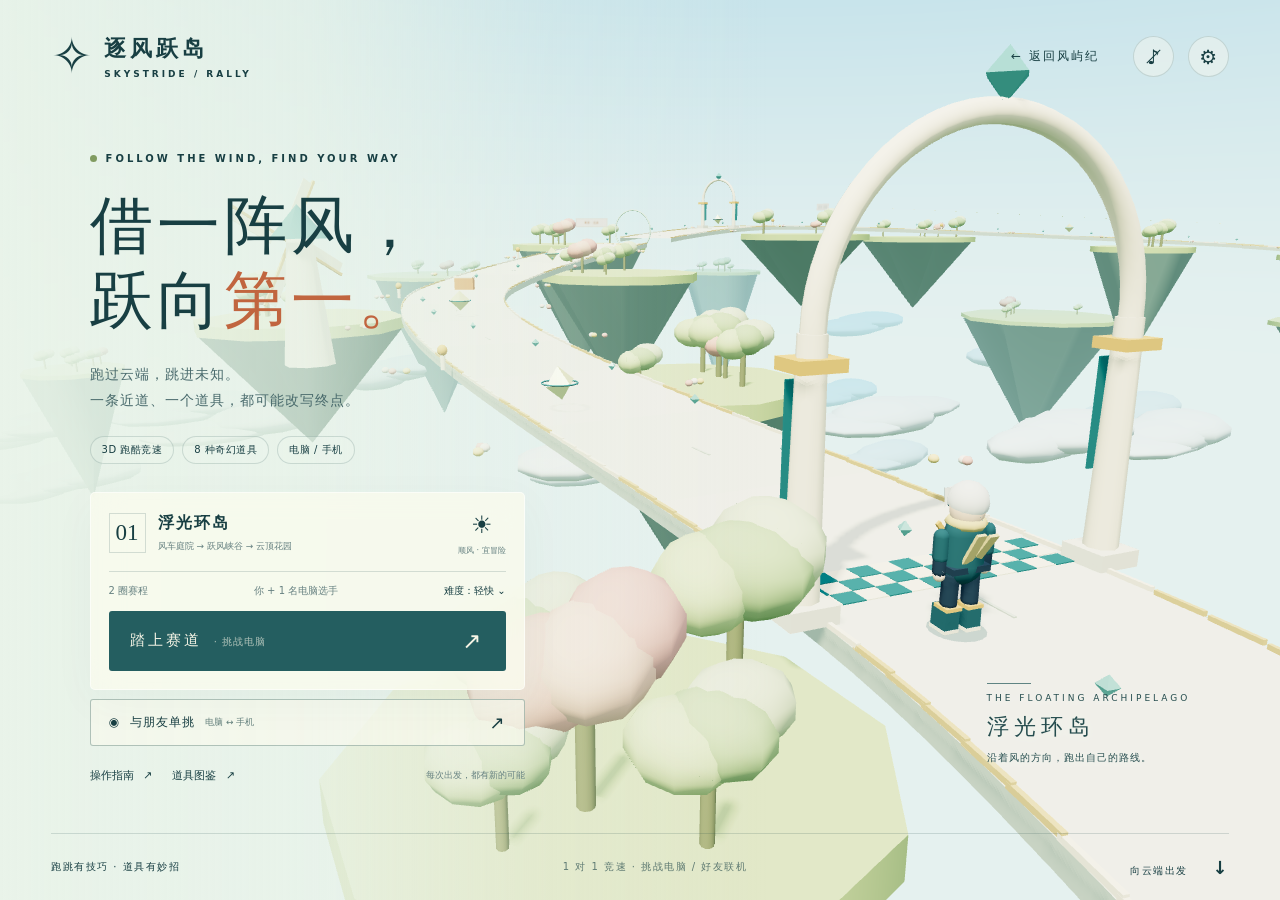
==== docs/race/index.html @ 8b6d0735 "Add files via upload" ====
<!doctype html>
<html lang="zh-CN">
<head>
  <meta charset="utf-8"><meta name="viewport" content="width=device-width,initial-scale=1,viewport-fit=cover">
  <meta name="theme-color" content="#c7e9ee"><title>逐风跃岛 · SKYSTRIDE</title>
  <meta name="description" content="跳过云海，借风争先。在浮空群岛上冲刺跑酷，用八种奇幻道具争夺冠军。支持键鼠和手机操作。">
  <link rel="icon" href="./icon.svg" type="image/svg+xml"><link rel="stylesheet" href="./style.css"><link rel="stylesheet" href="./online.css"><link rel="stylesheet" href="./layout-fixes.css">
</head>
<body>
  <canvas id="world" aria-label="逐风跃岛 3D 竞速赛道"></canvas>
  <div id="boot"><span class="wind-mark">✧</span><b>正在唤醒群岛</b><span id="boot-note">铺开云海与赛道…</span></div>
  <header id="header">
    <a class="brand" href="./" aria-label="逐风跃岛首页"><span class="brand-symbol">✧</span><span><strong>逐风跃岛</strong><small>SKYSTRIDE / RALLY</small></span></a>
    <nav><a class="edition" href="../">← 返回风屿纪</a><button id="sound" class="icon-btn" aria-label="开启声音" title="声音">♪<i></i></button><button id="settings" class="icon-btn" aria-label="设置" title="设置">⚙</button></nav>
  </header>
  <main id="lobby" class="screen">
    <div class="hero-copy"><div class="eyebrow"><span></span> FOLLOW THE WIND, FIND YOUR WAY</div><h1>借一阵风，<br>跃向<span>第一。</span></h1><p class="hero-text">跑过云端，跳进未知。<br>一条近道、一个道具，都可能改写终点。</p><div class="hero-tags"><span>3D 跑酷竞速</span><span>8 种奇幻道具</span><span>电脑 / 手机</span></div>
    <div class="start-card"><div class="course-top"><span class="course-num">01</span><div><b>浮光环岛</b><small>风车庭院 → 跃风峡谷 → 云顶花园</small></div><span class="course-weather">☀<small>顺风 · 宜冒险</small></span></div><div class="course-meta"><span>2 圈赛程</span><span>你 + 1 名电脑选手</span><button id="difficulty">难度：轻快 <span>⌄</span></button></div><button id="start" class="primary"><span>踏上赛道</span><b>↗</b></button></div>
    <div class="online-entry"><button id="online"><span>◉</span> 与朋友单挑 <small>电脑 ↔ 手机</small><b>↗</b></button></div>
    <div class="hero-bottom"><button id="howto">操作指南 <span>↗</span></button><button id="codex">道具图鉴 <span>↗</span></button><span id="best">每次出发，都有新的可能</span></div></div>
    <div class="scene-label"><span class="label-line"></span><small>THE FLOATING ARCHIPELAGO</small><b>浮光环岛</b><span>沿着风的方向，跑出自己的路线。</span></div>
    <div class="lobby-footer"><span>跑跳有技巧 · 道具有妙招</span><span>1 对 1 竞速 · 挑战电脑 / 好友联机</span><span>向云端出发 <b>↓</b></span></div>
  </main>
  <section id="hud" class="screen hidden" aria-label="比赛信息">
    <div class="race-top"><div class="position"><b id="place">1</b><span>/ 2<small>当前名次</small></span></div><div class="race-info"><div><span id="sector">风车庭院</span><span id="lap">第 1 / 2 圈</span></div><strong id="timer">00:00.00</strong><div class="progress"><i id="progress"></i></div></div><button id="pause" class="glass icon-btn" aria-label="暂停">Ⅱ</button></div>
    <div class="race-side"><canvas id="minimap" width="184" height="184" aria-label="赛道小地图"></canvas><div id="standings"></div></div>
    <div id="notice" role="status"></div><div id="countdown" aria-live="assertive"></div><div id="route-hint"></div>
    <div class="race-bottom"><div class="speed-box"><strong id="speed">0</strong><span>km/h<small id="move-hint">W / ↑ 前进</small></span></div><div class="dash-meter"><span><b>风能</b><small id="dash-state">SHIFT 冲刺</small></span><div><i id="energy"></i></div></div><div class="item-slots"><button class="item-slot" id="slot0" aria-label="使用第一个道具"><kbd>Q</kbd><span class="item-emoji">＋</span><b>等待拾取</b></button><button class="item-slot" id="slot1" aria-label="使用第二个道具"><kbd>E</kbd><span class="item-emoji">＋</span><b>等待拾取</b></button></div></div>
    <div id="touch-controls"><div id="joystick" aria-label="移动摇杆"><span id="stick"></span><small>移动</small></div><div class="touch-actions"><button id="touch-dash" aria-label="冲刺">↗<small>冲刺</small></button><button id="touch-jump" aria-label="跳跃">↑<small>跳跃 ×2</small></button></div></div>
    <div id="key-hints">WASD 移动 <i>·</i> 空格 二段跳 <i>·</i> Shift 空中冲刺 <i>·</i> Q / E 使用道具 <i>·</i> Esc 暂停</div>
  </section>
  <section id="results" class="screen hidden"><div class="result-card"><div class="eyebrow">THE WIND REMEMBERS YOUR NAME</div><div class="medal">✦</div><h2 id="result-title">冲过终点！</h2><p id="result-sub">每一次起跳，都让你离风更近。</p><div class="result-stats"><div><small>最终名次</small><b id="final-place">1 / 2</b></div><div><small>完赛用时</small><b id="final-time">01:30</b></div><div><small>收集风晶</small><b id="final-crystals">0</b></div></div><div id="result-ranking"></div><button id="again" class="primary">再追一次风 <b>↗</b></button><button id="back" class="text-btn">返回群岛</button></div></section>
  <div id="modal" class="hidden" role="dialog" aria-modal="true" aria-labelledby="modal-title"><div class="modal-card"><button id="close-modal" class="close" aria-label="关闭">×</button><div class="eyebrow">SKYSTRIDE / FIELD NOTES</div><h2 id="modal-title"></h2><div id="modal-body"></div></div></div>
  <script src="./online-config.js"></script><script type="module" src="./game.js"></script>
</body></html>
---- docs/race/style.css ----
:root{--ink:#183f43;--teal:#245e60;--lime:#d3df93;--cream:#f6f5e9;--muted:#668181;--line:rgba(28,70,72,.16)}*{box-sizing:border-box}body{margin:0;background:#c7e9ee;color:var(--ink);font-family:"Microsoft YaHei","PingFang SC",system-ui,sans-serif;overflow:hidden}button,a{-webkit-tap-highlight-color:transparent}button{font:inherit;cursor:pointer;color:inherit;border:0}button:focus-visible,a:focus-visible{outline:3px solid #eab64d;outline-offset:4px}button:disabled{cursor:default}a{color:inherit;text-decoration:none}#world{display:block;position:fixed;inset:0;width:100%;height:100%;touch-action:none}.screen{position:fixed;inset:0}.hidden{display:none!important}#header{position:fixed;inset:0 0 auto;padding:32px 4%;display:flex;align-items:center;justify-content:space-between;z-index:5;pointer-events:none}#header>*{pointer-events:auto}.brand{display:flex;gap:12px;align-items:center}.brand-symbol{font-size:49px;font-weight:200;line-height:1}.brand strong{display:block;font-size:22px;letter-spacing:4px}.brand small{display:block;letter-spacing:3px;font-size:9px;font-weight:700;margin-top:5px}nav{display:flex;gap:14px;align-items:center}.edition{font-size:12px;letter-spacing:2px;margin-right:20px}.icon-btn{width:41px;height:41px;border:1px solid var(--line);border-radius:50%;background:#f7f9ee70;display:grid;place-items:center;font-size:20px;position:relative}.icon-btn:hover{background:#f7f9ee}.icon-btn i{position:absolute;width:19px;height:1px;background:var(--ink);transform:rotate(-45deg)}.hero-copy{position:absolute;top:23%;left:7%;width:435px;z-index:2}.eyebrow{font-size:10px;letter-spacing:3px;font-weight:650;display:flex;align-items:center;gap:9px}.eyebrow>span{width:7px;height:7px;background:#809b60;border-radius:50%}h1{font-size:clamp(48px,4.9vw,78px);line-height:1.2;font-weight:550;letter-spacing:4px;margin:24px 0 22px}h1>span{color:#c1653f}p{line-height:1.9}.hero-text{font-size:14px;letter-spacing:1px;color:#496a6c;margin:0 0 22px}.hero-tags{display:flex;gap:8px;margin-bottom:28px}.hero-tags>span{font-size:10px;letter-spacing:.5px;padding:6px 11px;border:1px solid var(--line);border-radius:20px;background:#edf5eb50}.start-card{padding:18px;background:#fafbedc9;border:1px solid #ffffff90;border-radius:5px;box-shadow:0 12px 45px #375f5f0a;backdrop-filter:blur(15px)}.course-top{display:flex;gap:12px;align-items:center}.course-num{border:1px solid var(--line);padding:6px;font-size:23px;font-family:Georgia,serif}.course-top b{font-size:16px;letter-spacing:2px}.course-top small{display:block;color:var(--muted);font-size:9px;margin-top:6px}.course-weather{margin-left:auto;font-size:24px;text-align:center}.course-weather small{font-size:8px;white-space:nowrap}.course-meta{border-top:1px solid var(--line);display:flex;justify-content:space-between;gap:5px;align-items:center;margin:15px 0 13px;padding-top:12px;font-size:10px;color:var(--muted)}#difficulty{background:transparent;padding:0;font-size:10px;color:var(--ink)}.primary{display:flex;align-items:center;justify-content:space-between;background:var(--teal);color:#f6f5e6;width:100%;padding:17px 21px;border-radius:3px;letter-spacing:3px;font-size:15px;transition:background .2s,transform .2s}.primary:hover{background:#174a4d;transform:translateY(-2px)}.primary>b{font-size:23px;font-weight:400}.hero-bottom{display:flex;align-items:center;gap:20px;padding-top:17px;font-size:11px}.hero-bottom button,.text-btn{background:transparent;padding:5px 0;font-size:11px}.hero-bottom button>span{margin-left:6px}.hero-bottom>span{font-size:9px;color:var(--muted);margin-left:auto;max-width:170px}.scene-label{position:absolute;right:7%;bottom:15%;display:flex;flex-direction:column;gap:9px;color:#254c4e;text-shadow:0 1px 10px #effaf0}.scene-label small{font-size:9px;letter-spacing:3px}.scene-label b{font-size:22px;letter-spacing:5px;font-weight:500}.scene-label>span:last-child{font-size:10px;letter-spacing:1px}.label-line{height:1px;width:44px;background:#5f8483}.lobby-footer{position:absolute;bottom:0;left:4%;right:4%;height:67px;border-top:1px solid var(--line);display:flex;justify-content:space-between;align-items:center;font-size:10px;letter-spacing:1.5px}.lobby-footer>span:nth-child(2){opacity:.65}.lobby-footer b{margin-left:20px;font-size:18px}#lobby{background:linear-gradient(90deg,#e9f3e8e8 0%,#e9f3e8bb 24%,#e9f3e830 43%,transparent 60%)}#boot{position:fixed;inset:0;background:#e4f1e9;z-index:100;display:flex;align-items:center;justify-content:center;flex-direction:column;gap:20px;font-size:14px}#boot span:last-child{font-size:11px;color:var(--muted)}.wind-mark{font-size:65px;animation:spin 5s linear infinite}@keyframes spin{to{transform:rotate(360deg)}}
#hud{pointer-events:none}#hud button{pointer-events:auto}body.racing #header{padding-top:20px}body.racing #header nav .edition{display:none}body.racing #header nav{margin-right:55px}.race-top{position:absolute;left:4%;right:4%;top:100px;display:flex;align-items:center;gap:26px}.position{display:flex;gap:8px;align-items:center;min-width:98px}.position>b{font:italic 76px/.9 Georgia,serif;color:#183f43;text-shadow:0 2px 10px #f9ffe7}.position>span{font:19px Georgia,serif;opacity:.85}.position small{font:10px system-ui;display:block;margin-top:5px;white-space:nowrap}.race-info{min-width:200px;width:260px;background:#f7faee90;padding:12px 16px;border-radius:4px;backdrop-filter:blur(10px)}.race-info>div:first-child{display:flex;justify-content:space-between;font-size:10px;letter-spacing:1px}.race-info>strong{display:block;font-weight:500;font-size:25px;letter-spacing:3px;margin:7px 0;font-variant-numeric:tabular-nums}.progress{height:3px;background:#ccd8c7}.progress>i{display:block;height:100%;width:0;background:#c18b4c}#pause{position:absolute;right:0;top:-68px}.race-side{position:absolute;right:4%;top:105px;width:155px}#minimap{width:145px;height:145px;background:#edf5eb9e;border:1px solid #ffffff60;border-radius:50%;backdrop-filter:blur(8px)}#standings{padding:10px;background:#f4f8edb5;border-radius:5px;margin-top:12px;font-size:10px}#standings>div{display:flex;align-items:center;gap:7px;padding:6px 3px;border-bottom:1px solid #aac2b82b}#standings>div:last-child{border:0}#standings i{width:6px;height:6px;border-radius:50%}#standings b{font-weight:500}#standings span:last-child{margin-left:auto;color:#738a83}.race-bottom{position:absolute;bottom:60px;left:4%;right:4%;display:flex;align-items:flex-end;gap:24px}.speed-box{display:flex;gap:8px;align-items:center}.speed-box>strong{font:italic 56px/.9 Georgia,serif;text-shadow:0 0 14px #f7ffef}.speed-box>span{font-size:10px}.speed-box small{display:block;font-size:9px;margin-top:7px}.dash-meter{width:170px;padding-bottom:5px}.dash-meter>span{display:flex;align-items:center;justify-content:space-between;margin-bottom:8px;font-size:10px}.dash-meter b{font-weight:500}.dash-meter small{font-size:8px}.dash-meter>div{height:5px;background:#123f3d25;border-radius:3px;overflow:hidden}.dash-meter i{display:block;height:100%;background:#c48d4c;width:100%}.item-slots{display:flex;gap:10px;margin-left:auto}.item-slot{width:82px;height:90px;background:#f5f6e5d9;backdrop-filter:blur(10px);border:1px solid #ffffffa0;border-radius:7px;position:relative;display:flex;align-items:center;justify-content:center;flex-direction:column;gap:5px;box-shadow:0 4px 20px #35645d10}.item-slot kbd{position:absolute;left:6px;top:5px;font:9px system-ui;border:1px solid #bacdc0;padding:1px 4px;border-radius:3px}.item-emoji{font-size:29px;line-height:1.2;color:#62938f}.item-slot>b{font-size:9px;font-weight:500;white-space:nowrap}.item-slot.filled{border-color:#d6c47e;background:#fff9dcdf}.item-slot.filled .item-emoji{color:#2f716d}#key-hints{position:absolute;bottom:19px;left:4%;right:4%;text-align:center;font-size:10px;letter-spacing:1px;color:#335c5c;opacity:.85}#key-hints i{font-style:normal;margin:0 12px}#notice{position:absolute;left:50%;top:22%;transform:translateX(-50%);padding:12px 24px;background:#204e4de3;color:#f6f5e8;border:1px solid #ffffff3b;border-radius:40px;font-size:13px;letter-spacing:1px;opacity:0;transition:opacity .2s;white-space:nowrap}#notice.show{opacity:1}#countdown{position:absolute;left:50%;top:40%;transform:translate(-50%,-50%);font:italic 100px Georgia,serif;color:#fff9df;text-shadow:0 5px 30px #245d5990;white-space:nowrap}#route-hint{position:absolute;bottom:26%;left:50%;transform:translateX(-50%);font-size:11px;letter-spacing:2px;color:#fff8dc;background:#2b6659bf;padding:8px 14px;border-radius:4px;display:none}#touch-controls{display:none}#modal{position:fixed;inset:0;background:#163f4359;z-index:20;display:grid;place-items:center;backdrop-filter:blur(10px);padding:22px}.modal-card{background:#f6f7ed;max-width:670px;width:100%;padding:35px;border-radius:8px;position:relative;max-height:86dvh;overflow:auto;box-shadow:0 30px 100px #113e3b30}.modal-card h2{font-size:27px;letter-spacing:3px;font-weight:500;margin:16px 0 22px}.close{position:absolute;top:15px;right:18px;font-size:26px;background:transparent;padding:0 5px}.guide-grid{display:grid;grid-template-columns:1fr 1fr;gap:12px}.guide-grid>div{border:1px solid var(--line);border-radius:5px;padding:14px}.guide-grid b{display:block;font-size:13px;margin-bottom:8px}.guide-grid p,.modal-note{font-size:12px;color:#597474;line-height:1.8;margin:0}.guide-grid kbd{display:inline-block;padding:2px 6px;background:#e4e9dc;border:1px solid #c3cebb;border-radius:3px;font:11px system-ui}.modal-note{margin-top:20px}.codex-grid{display:grid;grid-template-columns:1fr 1fr;gap:10px}.codex-item{display:flex;gap:12px;padding:14px;border:1px solid var(--line);border-radius:5px}.codex-item>span{font-size:25px;width:32px;flex-shrink:0}.codex-item b{font-size:13px}.codex-item small{display:block;font-size:9px;color:#b27943;margin-top:4px}.codex-item p{font-size:11px;color:#597474;line-height:1.7;margin:5px 0 0}.setting-row{display:flex;justify-content:space-between;align-items:center;padding:18px 0;border-bottom:1px solid var(--line);font-size:13px}.setting-row select{font:inherit;color:var(--ink);padding:8px;border:1px solid var(--line);border-radius:4px;background:#fff}.setting-row button{padding:9px 15px;background:#e3ead8;border-radius:4px}.pause-actions{display:flex;flex-direction:column;gap:12px}.pause-actions>button:not(.primary){padding:13px;border:1px solid var(--line);border-radius:3px;background:transparent}.result-card{position:absolute;top:50%;left:50%;transform:translate(-50%,-50%);width:480px;max-height:88dvh;overflow:auto;text-align:center;background:#f5f7e9e8;backdrop-filter:blur(20px);padding:28px 32px;border:1px solid #fff;border-radius:6px;box-shadow:0 30px 80px #1e51573b}.result-card>.eyebrow{justify-content:center;font-size:8px;letter-spacing:2px}.medal{font-size:65px;color:#c79448;margin:10px 0 -8px}.result-card h2{font-size:30px;font-weight:500;letter-spacing:4px;margin:10px 0}.result-card>p{font-size:11px;color:var(--muted);margin:8px 0 20px}.result-stats{display:grid;grid-template-columns:1fr 1fr 1fr;padding:18px 0;border-top:1px solid var(--line);border-bottom:1px solid var(--line)}.result-stats small{display:block;font-size:10px;color:var(--muted);margin-bottom:10px}.result-stats b{font-size:20px;font-weight:500;font-variant-numeric:tabular-nums}#result-ranking{margin:15px 0;font-size:11px;text-align:left}#result-ranking>div{display:flex;gap:12px;padding:7px 12px}#result-ranking>div.player{background:#dae5c8;border-radius:3px}#result-ranking span:last-child{margin-left:auto}.result-card .text-btn{margin-top:12px}.error-note{max-width:460px;text-align:center;padding:20px;line-height:1.9}
@media(min-width:1500px){.hero-copy{top:24%;left:8%;width:465px}.start-card{padding:21px}}@media(max-height:800px) and (min-width:901px){#header{padding-top:22px}.hero-copy{top:20%;width:400px}h1{font-size:57px;margin:16px 0}.hero-text{font-size:12px;margin-bottom:14px}.hero-tags{margin-bottom:16px}.start-card{padding:14px}.course-meta{margin:11px 0}.primary{padding:14px 18px}.lobby-footer{height:50px}.hero-bottom{padding-top:10px}}@media(max-width:900px){.edition{display:none}#header{padding:20px 5%}.brand strong{font-size:18px}.brand small{font-size:7px}.brand-symbol{font-size:37px}.hero-copy{left:6%;top:23%;width:350px}h1{font-size:52px}.hero-tags{margin-bottom:18px}.hero-bottom{gap:14px}.hero-bottom>span{display:none}.scene-label{right:5%;bottom:14%}.lobby-footer>span:nth-child(2){font-size:9px;letter-spacing:0}.race-side{width:120px}#minimap{width:115px;height:115px}.race-top{top:90px;gap:15px}.race-info{width:210px;min-width:170px}.race-side{top:93px}.position>b{font-size:60px}.race-bottom{gap:16px}.dash-meter{width:140px}}
@media(pointer:coarse){#touch-controls{display:block;pointer-events:none}#joystick{position:absolute;bottom:max(35px,env(safe-area-inset-bottom));left:5%;width:112px;height:112px;border-radius:50%;border:1px solid #ffffff99;background:#edf6ed44;pointer-events:auto;touch-action:none;box-shadow:inset 0 0 30px #c0dad42b}#stick{display:block;position:absolute;width:43px;height:43px;left:34px;top:34px;border-radius:50%;background:#e9f2d7ba;border:1px solid #ffffffbf;box-shadow:0 4px 15px #2a626333}#joystick>small{position:absolute;bottom:9px;left:0;width:100%;text-align:center;font-size:8px;opacity:.65}.touch-actions{position:absolute;right:5%;bottom:max(32px,env(safe-area-inset-bottom));display:flex;gap:14px;align-items:flex-end}.touch-actions button{background:#ecf2dfb8;border:1px solid #ffffffe0;border-radius:50%;width:61px;height:61px;font-size:23px;display:flex;flex-direction:column;align-items:center;justify-content:center;gap:0;touch-action:none;pointer-events:auto}.touch-actions button:last-child{width:76px;height:76px;font-size:30px}.touch-actions small{font-size:9px}.race-bottom{bottom:175px}.item-slot{width:65px;height:70px}.item-slot kbd{display:none}.item-emoji{font-size:24px}#key-hints{display:none}.speed-box>strong{font-size:39px}.speed-box small{display:none}.race-bottom .dash-meter{width:110px}.race-bottom .dash-meter small{font-size:7px}#route-hint{bottom:39%}}
@media(max-width:600px){#header{padding:18px 6%}.brand{gap:7px}.brand strong{font-size:18px}.brand small{font-size:6px}.icon-btn{width:35px;height:35px;font-size:17px}nav{gap:8px}#lobby{background:linear-gradient(0deg,#e8f2e6f5 0%,#e8f2e6e8 43%,#e8f2e64a 75%,transparent)}.hero-copy{left:7%;right:7%;width:auto;top:auto;bottom:67px}.eyebrow{font-size:7px;letter-spacing:2px}h1{font-size:42px;line-height:1.2;margin:15px 0;letter-spacing:2px}h1>br{display:none}.hero-text{font-size:11px;line-height:1.8;margin-bottom:13px}.hero-text br{display:none}.hero-tags{gap:6px;margin-bottom:15px}.hero-tags>span{font-size:8px;padding:5px 8px}.start-card{padding:14px}.course-top b{font-size:14px}.course-top small{font-size:8px}.course-weather{font-size:21px}.course-weather small{font-size:7px}.course-meta{font-size:9px}.primary{font-size:13px;padding:13px 16px}.hero-bottom{padding-top:9px;gap:25px}.hero-bottom button{font-size:10px}.scene-label{display:none}.lobby-footer{left:7%;right:7%;height:42px;font-size:8px;letter-spacing:0}.lobby-footer>span:last-child{display:none}.lobby-footer>span:nth-child(2){font-size:8px}.race-top{top:87px;left:6%;right:6%;gap:12px}.position{min-width:70px}.position>b{font-size:50px}.position>span{font-size:15px}.position small{font-size:8px}.race-info{width:165px;min-width:0;padding:10px}.race-info>strong{font-size:20px}.race-info>div:first-child{font-size:8px;letter-spacing:0}body.racing #header{padding-top:17px}body.racing #header nav{margin-right:38px}#pause{top:-65px;right:0}.race-side{top:186px;right:5%;width:90px}#minimap{width:90px;height:90px}#standings{display:none}.race-bottom{left:6%;right:6%;gap:12px;bottom:172px}.speed-box>strong{font-size:37px}.dash-meter{width:80px!important}.dash-meter>span{font-size:8px}.dash-meter small{display:none}.item-slots{gap:7px}.item-slot{width:59px;height:66px}.item-slot>b{font-size:8px}#notice{top:35%;max-width:94vw;white-space:normal;text-align:center;font-size:11px;padding:10px 17px;line-height:1.8}#countdown{font-size:76px;top:43%}.modal-card{padding:28px 20px}.modal-card h2{font-size:23px}.guide-grid,.codex-grid{grid-template-columns:1fr}.codex-item{padding:11px}.result-card{width:90vw;padding:23px}.result-stats b{font-size:17px}#route-hint{font-size:9px;letter-spacing:0;bottom:41%;max-width:90vw;white-space:nowrap}#joystick{left:6%}.touch-actions{right:6%}}
@media(max-height:520px) and (orientation:landscape){#header{padding:12px 4%}.brand-symbol{font-size:30px}.brand strong{font-size:15px}.brand small{font-size:6px}.hero-copy{top:21%;bottom:auto;left:6%;width:340px}h1{font-size:34px;margin:10px 0}h1>br{display:none}.hero-text{font-size:10px;margin-bottom:8px}.hero-text br{display:none}.hero-tags{display:none}.eyebrow{font-size:7px}.start-card{padding:10px}.course-top small{font-size:8px}.course-num{font-size:17px}.course-top b{font-size:13px}.course-meta{margin:9px 0;padding-top:8px;font-size:8px}.primary{font-size:12px;padding:10px 15px}.hero-bottom{padding-top:5px;font-size:9px}.hero-bottom button{font-size:9px}.lobby-footer{height:28px;font-size:8px}.scene-label{bottom:13%;font-size:8px}.scene-label b{font-size:17px}.race-top{top:66px;gap:12px}.position>b{font-size:43px}.position{min-width:65px}.race-info{padding:7px 12px;width:190px}.race-info>strong{font-size:18px;margin:4px 0}.race-info>div:first-child{font-size:8px}.race-side{top:65px;width:94px}#minimap{width:87px;height:87px}#standings{display:none}body.racing #header{padding-top:11px}#pause{top:-55px}.race-bottom{bottom:21px;left:24%;right:25%;gap:15px}.race-bottom .dash-meter{display:none}.item-slots{gap:7px}.item-slot{width:58px;height:58px}.item-slot>b{font-size:7px}.item-emoji{font-size:22px}.speed-box>strong{font-size:34px}#joystick{width:91px;height:91px;bottom:22px}#stick{left:24px;top:24px}.touch-actions{bottom:22px}.touch-actions button{width:53px;height:53px}.touch-actions button:last-child{width:64px;height:64px}#notice{top:20%;font-size:10px;padding:8px 16px}#countdown{font-size:65px}#route-hint{bottom:25%;font-size:9px}.result-card{max-height:94dvh;padding:16px 28px}.result-card .medal{font-size:36px;margin:2px}.result-card h2{font-size:23px;margin:4px}.result-card>p{margin:5px}.result-stats{padding:9px}.result-stats small{margin-bottom:5px}#result-ranking{margin:5px 0}#result-ranking>div{padding:3px 12px}.result-card .primary{padding:10px}}
---- docs/race/online.css ----
.online-entry{margin-top:9px}.online-entry>button{display:flex;align-items:center;gap:10px;border:1px solid #49706c66;background:#f7f9edbd;border-radius:3px;width:100%;padding:12px 18px;font-size:12px;letter-spacing:1px}.online-entry>button:hover{background:#fffbed}.online-entry small{font-size:9px;letter-spacing:0;color:#64817d}.online-entry b{margin-left:auto;font-size:18px;font-weight:400}.room-form>p{font-size:12px;color:#5a7776;line-height:1.8}.room-form label{display:block;margin:18px 0 8px;font-size:11px}.room-form input{width:100%;padding:13px;background:#fffdf3;border:1px solid #bacaba;border-radius:4px;font:inherit;color:#204c4c;outline-color:#98b891}.room-form>.primary{margin:16px 0;font-size:13px}.join-row{display:flex;gap:10px}.join-row input{text-transform:uppercase;letter-spacing:3px;min-width:0}.join-row button{padding:0 22px;background:#e4ead8;border-radius:3px;white-space:nowrap}.form-divider{font-size:10px;color:#7a8d81;text-align:center;margin:21px 0 12px}.room-error{font-size:11px;line-height:1.8;color:#ad6449;margin-top:14px}.room-code{width:100%;padding:25px 10px;background:#e9edda;border:1px solid #c4cfac;border-radius:4px;letter-spacing:7px;font:30px Georgia,serif;margin:16px 0 6px}.copy-note{text-align:center;font-size:9px;color:#7b907e}.room-players{display:grid;grid-template-columns:1fr 1fr;gap:12px;margin:22px 0}.room-players>div{border:1px solid #cbd6c2;border-radius:4px;padding:14px;font-size:12px;overflow-wrap:anywhere}.room-players small{display:block;margin-top:8px;font-size:10px;color:#768c80}.network-note{font-size:10px;color:#6b8880;line-height:1.9;margin:13px 0}.room-form .text-btn{display:block;margin:8px auto}.modal-card:has(.room-form){max-width:500px}#network-badge{position:absolute;right:4%;top:80px;font-size:9px;color:#305f5b;background:#f0f6e4b0;padding:4px 8px;border-radius:9px;max-width:250px}#start>span:after{content:' · 挑战电脑';font-size:10px;letter-spacing:1px;opacity:.65;margin-left:8px}.hero-copy{top:20%}@media(max-height:800px) and (min-width:901px){.hero-copy{top:18%}h1{font-size:51px;margin:15px 0}.hero-text{margin-bottom:11px}.hero-tags{margin-bottom:13px}.start-card{padding:12px}.online-entry>button{padding:10px 16px}}@media(max-width:600px){.hero-copy{top:auto;bottom:57px}h1{font-size:38px;margin:11px 0}.hero-tags{margin-bottom:10px}.hero-text{margin-bottom:10px}.start-card{padding:12px}.course-meta{margin:11px 0;padding-top:10px}.online-entry>button{padding:10px 14px}.hero-bottom{padding-top:5px}.hero-bottom button{padding-top:3px}.room-code{font-size:25px;letter-spacing:5px}#network-badge{top:167px;right:5%;font-size:8px;max-width:170px}}@media(max-height:520px) and (orientation:landscape){.hero-copy{top:20%;bottom:auto;width:340px}h1{font-size:31px;margin:8px 0}.hero-text{margin-bottom:7px}.course-top .course-weather{display:none}.course-top small{font-size:7px}.course-meta{margin:6px 0;padding-top:6px}.start-card{padding:9px}.online-entry{margin-top:6px}.online-entry>button{padding:7px 13px;font-size:10px}.hero-bottom{padding-top:2px}.hero-bottom button{font-size:9px;padding:3px 0}.lobby-footer{height:25px}#network-badge{top:52px;font-size:8px}.modal-card{max-height:92dvh}}
---- docs/race/layout-fixes.css ----
@media(min-width:901px) and (min-height:801px){.hero-copy{top:17%}}
@media(max-width:600px) and (orientation:portrait){h1>br{display:block}h1>span{white-space:nowrap}}
@media(max-width:600px) and (max-height:740px) and (orientation:portrait){h1{font-size:31px}.hero-text{font-size:10px}.hero-tags{display:none}.hero-copy{bottom:55px}.course-top small{font-size:7px}}
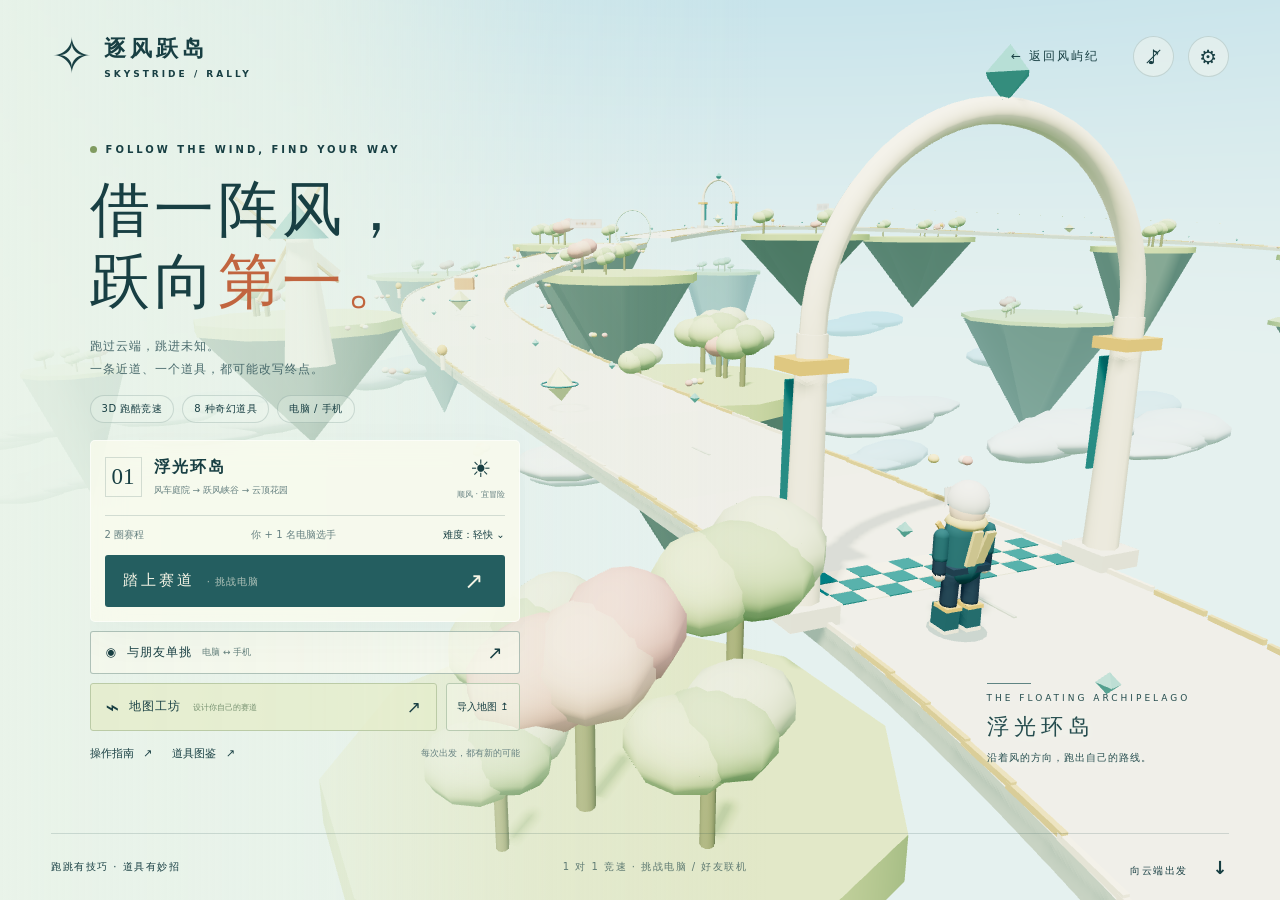
==== commit da0dbc9f: "Add files via upload" ====
--- a/docs/race/index.html
+++ b/docs/race/index.html
@@ -4,21 +4,23 @@
   <meta charset="utf-8"><meta name="viewport" content="width=device-width,initial-scale=1,viewport-fit=cover">
   <meta name="theme-color" content="#c7e9ee"><title>逐风跃岛 · SKYSTRIDE</title>
   <meta name="description" content="跳过云海，借风争先。在浮空群岛上冲刺跑酷，用八种奇幻道具争夺冠军。支持键鼠和手机操作。">
-  <link rel="icon" href="./icon.svg" type="image/svg+xml"><link rel="stylesheet" href="./style.css"><link rel="stylesheet" href="./online.css"><link rel="stylesheet" href="./layout-fixes.css">
+  <link rel="icon" href="./icon.svg" type="image/svg+xml"><link rel="stylesheet" href="./style.css"><link rel="stylesheet" href="./online.css"><link rel="stylesheet" href="./layout-fixes.css"><link rel="stylesheet" href="./workshop-game.css?v=workshop-v1">
 </head>
 <body>
   <canvas id="world" aria-label="逐风跃岛 3D 竞速赛道"></canvas>
   <div id="boot"><span class="wind-mark">✧</span><b>正在唤醒群岛</b><span id="boot-note">铺开云海与赛道…</span></div>
   <header id="header">
     <a class="brand" href="./" aria-label="逐风跃岛首页"><span class="brand-symbol">✧</span><span><strong>逐风跃岛</strong><small>SKYSTRIDE / RALLY</small></span></a>
-    <nav><a class="edition" href="../">← 返回风屿纪</a><button id="sound" class="icon-btn" aria-label="开启声音" title="声音">♪<i></i></button><button id="settings" class="icon-btn" aria-label="设置" title="设置">⚙</button></nav>
+    <nav><a id="return-editor" class="return-editor hidden" href="./workshop.html">← 返回工坊</a><a class="edition" href="../">← 返回风屿纪</a><button id="sound" class="icon-btn" aria-label="开启声音" title="声音">♪<i></i></button><button id="settings" class="icon-btn" aria-label="设置" title="设置">⚙</button></nav>
   </header>
   <main id="lobby" class="screen">
     <div class="hero-copy"><div class="eyebrow"><span></span> FOLLOW THE WIND, FIND YOUR WAY</div><h1>借一阵风，<br>跃向<span>第一。</span></h1><p class="hero-text">跑过云端，跳进未知。<br>一条近道、一个道具，都可能改写终点。</p><div class="hero-tags"><span>3D 跑酷竞速</span><span>8 种奇幻道具</span><span>电脑 / 手机</span></div>
-    <div class="start-card"><div class="course-top"><span class="course-num">01</span><div><b>浮光环岛</b><small>风车庭院 → 跃风峡谷 → 云顶花园</small></div><span class="course-weather">☀<small>顺风 · 宜冒险</small></span></div><div class="course-meta"><span>2 圈赛程</span><span>你 + 1 名电脑选手</span><button id="difficulty">难度：轻快 <span>⌄</span></button></div><button id="start" class="primary"><span>踏上赛道</span><b>↗</b></button></div>
+    <div class="start-card"><div class="course-top"><span class="course-num">01</span><div><b id="course-name">浮光环岛</b><small id="course-route">风车庭院 → 跃风峡谷 → 云顶花园</small></div><span class="course-weather">☀<small>顺风 · 宜冒险</small></span></div><div class="course-meta"><span id="course-laps">2 圈赛程</span><span>你 + 1 名电脑选手</span><button id="difficulty">难度：轻快 <span>⌄</span></button></div><button id="start" class="primary"><span>踏上赛道</span><b>↗</b></button></div>
     <div class="online-entry"><button id="online"><span>◉</span> 与朋友单挑 <small>电脑 ↔ 手机</small><b>↗</b></button></div>
+    <div class="creator-entry"><a id="workshop-entry" href="./workshop.html"><b>⌁</b><span>地图工坊<small>设计你自己的赛道</small></span><em>↗</em></a><button id="import-course">导入地图 ↥</button></div>
+    <div id="shared-map-note" class="shared-map-note hidden"><span id="shared-map-name"></span><button id="reset-course">恢复原版赛道</button></div>
     <div class="hero-bottom"><button id="howto">操作指南 <span>↗</span></button><button id="codex">道具图鉴 <span>↗</span></button><span id="best">每次出发，都有新的可能</span></div></div>
-    <div class="scene-label"><span class="label-line"></span><small>THE FLOATING ARCHIPELAGO</small><b>浮光环岛</b><span>沿着风的方向，跑出自己的路线。</span></div>
+    <div class="scene-label"><span class="label-line"></span><small>THE FLOATING ARCHIPELAGO</small><b id="scene-name">浮光环岛</b><span>沿着风的方向，跑出自己的路线。</span></div>
     <div class="lobby-footer"><span>跑跳有技巧 · 道具有妙招</span><span>1 对 1 竞速 · 挑战电脑 / 好友联机</span><span>向云端出发 <b>↓</b></span></div>
   </main>
   <section id="hud" class="screen hidden" aria-label="比赛信息">
@@ -29,7 +31,8 @@
     <div id="touch-controls"><div id="joystick" aria-label="移动摇杆"><span id="stick"></span><small>移动</small></div><div class="touch-actions"><button id="touch-dash" aria-label="冲刺">↗<small>冲刺</small></button><button id="touch-jump" aria-label="跳跃">↑<small>跳跃 ×2</small></button></div></div>
     <div id="key-hints">WASD 移动 <i>·</i> 空格 二段跳 <i>·</i> Shift 空中冲刺 <i>·</i> Q / E 使用道具 <i>·</i> Esc 暂停</div>
   </section>
-  <section id="results" class="screen hidden"><div class="result-card"><div class="eyebrow">THE WIND REMEMBERS YOUR NAME</div><div class="medal">✦</div><h2 id="result-title">冲过终点！</h2><p id="result-sub">每一次起跳，都让你离风更近。</p><div class="result-stats"><div><small>最终名次</small><b id="final-place">1 / 2</b></div><div><small>完赛用时</small><b id="final-time">01:30</b></div><div><small>收集风晶</small><b id="final-crystals">0</b></div></div><div id="result-ranking"></div><button id="again" class="primary">再追一次风 <b>↗</b></button><button id="back" class="text-btn">返回群岛</button></div></section>
+  <section id="results" class="screen hidden"><div class="result-card"><div class="eyebrow">THE WIND REMEMBERS YOUR NAME</div><div class="medal">✦</div><h2 id="result-title">冲过终点！</h2><p id="result-sub">每一次起跳，都让你离风更近。</p><div class="result-stats"><div><small>最终名次</small><b id="final-place">1 / 2</b></div><div><small>完赛用时</small><b id="final-time">01:30</b></div><div><small>收集风晶</small><b id="final-crystals">0</b></div></div><div id="result-ranking"></div><button id="again" class="primary">再追一次风 <b>↗</b></button><button id="back" class="text-btn">返回群岛</button><a id="result-editor" class="text-btn hidden result-editor" href="./workshop.html">返回工坊，继续编辑 ↗</a></div></section>
   <div id="modal" class="hidden" role="dialog" aria-modal="true" aria-labelledby="modal-title"><div class="modal-card"><button id="close-modal" class="close" aria-label="关闭">×</button><div class="eyebrow">SKYSTRIDE / FIELD NOTES</div><h2 id="modal-title"></h2><div id="modal-body"></div></div></div>
-  <script src="./online-config.js"></script><script type="module" src="./game.js"></script>
+  <input type="file" id="course-file" accept=".json,.skystride.json,application/json" hidden>
+  <script src="./online-config.js"></script><script type="module" src="./game.js?v=workshop-v1"></script>
 </body></html>
--- a/docs/race/workshop-game.css
+++ b/docs/race/workshop-game.css
@@ -0,0 +1,6 @@
+.creator-entry{display:flex;gap:9px;margin-top:9px}.creator-entry>a{flex:1;display:flex;align-items:center;gap:10px;background:#e5edcddd;border:1px solid #bbcba6;border-radius:3px;padding:10px 15px;min-width:0}.creator-entry>a>b{font-size:23px;font-weight:400}.creator-entry>a>span{font-size:12px;letter-spacing:1px}.creator-entry small{font-size:8px;margin-left:12px;color:#75906f;letter-spacing:0}.creator-entry em{margin-left:auto;font-style:normal;font-size:17px}.creator-entry>button{background:#f1f4e6a8;padding:10px;border:1px solid #b9cbb2;border-radius:3px;font-size:10px;white-space:nowrap}.creator-entry>a:hover{background:#dbe6b9}.shared-map-note{display:flex;align-items:center;gap:12px;margin-top:8px;color:#688669;font-size:9px}.shared-map-note>span{overflow:hidden;text-overflow:ellipsis;white-space:nowrap;max-width:260px}.shared-map-note button{margin-left:auto;background:transparent;white-space:nowrap;font-size:9px;padding:3px 0;border-bottom:1px solid #8ba080}.return-editor{font-size:11px;white-space:nowrap;background:#e6edc9b5;padding:9px 12px;border:1px solid #b8cca7;border-radius:20px}.result-editor{display:block;color:#597c64}.course-top>div{min-width:0;flex:1}.course-top>div>b{display:block;overflow:hidden;text-overflow:ellipsis;white-space:nowrap}.course-top>div>small{white-space:nowrap;overflow:hidden;text-overflow:ellipsis}.race-info>div:first-child>span:first-child{max-width:65%;white-space:nowrap;overflow:hidden;text-overflow:ellipsis}#scene-name{max-width:300px;overflow:hidden;text-overflow:ellipsis;white-space:nowrap}
+@media(min-width:901px){.hero-copy{top:16%;width:435px;max-height:calc(100dvh - 185px);overflow:auto;scrollbar-width:thin;padding-right:5px}.hero-copy h1{font-size:60px;margin:18px 0}.hero-copy .hero-text{font-size:12px;margin-bottom:14px}.hero-copy .hero-tags{margin-bottom:17px}.hero-copy .start-card{padding:14px}.hero-copy .primary{padding:13px 18px}.hero-copy .online-entry>button{padding:10px 15px}.hero-bottom{padding-top:10px}}
+@media(max-height:800px) and (min-width:901px){.hero-copy{top:18%;max-height:calc(100dvh - 155px)}.hero-copy h1{font-size:44px;margin:10px 0}.hero-copy .hero-text{font-size:11px;margin-bottom:10px}.hero-copy .hero-tags{display:none}.hero-copy .start-card{padding:11px}.hero-copy .course-meta{margin:9px 0;padding-top:9px}}
+@media(max-width:900px){.creator-entry small{display:none}.hero-copy{max-height:calc(100dvh - 165px);overflow:auto;scrollbar-width:thin;padding-right:3px}.return-editor{font-size:9px;padding:8px 10px}}
+@media(max-width:600px) and (orientation:portrait){.hero-copy{top:auto;bottom:56px;max-height:calc(100dvh - 165px)}h1{font-size:34px!important;margin:10px 0!important}.hero-text{font-size:10px!important;margin-bottom:10px!important}.hero-tags{margin-bottom:10px}.creator-entry{margin-top:7px}.creator-entry>a{padding:8px 12px}.creator-entry>a>span{font-size:10px}.creator-entry>a>b{font-size:20px}.creator-entry>button{font-size:9px;padding:8px}.shared-map-note{font-size:8px}.shared-map-note button{font-size:8px}.shared-map-note>span{max-width:195px}.hero-bottom{gap:16px;padding-top:5px}.return-editor{font-size:8px;padding:7px 9px}.brand strong{font-size:16px}.brand small{font-size:5px}}
+@media(max-height:520px) and (orientation:landscape){.hero-copy{top:20%;bottom:auto;max-height:calc(100dvh - 100px);width:345px}.hero-copy h1{font-size:28px!important;margin:5px 0!important}.hero-text{display:none}.hero-tags{display:none}.creator-entry{margin-top:6px}.creator-entry>a{padding:6px 12px}.creator-entry>a>b{font-size:18px}.creator-entry>a>span{font-size:9px}.creator-entry>button{font-size:8px;padding:6px}.shared-map-note{font-size:7px;margin-top:3px}.hero-bottom{padding-top:3px}.shared-map-note button{font-size:7px}}
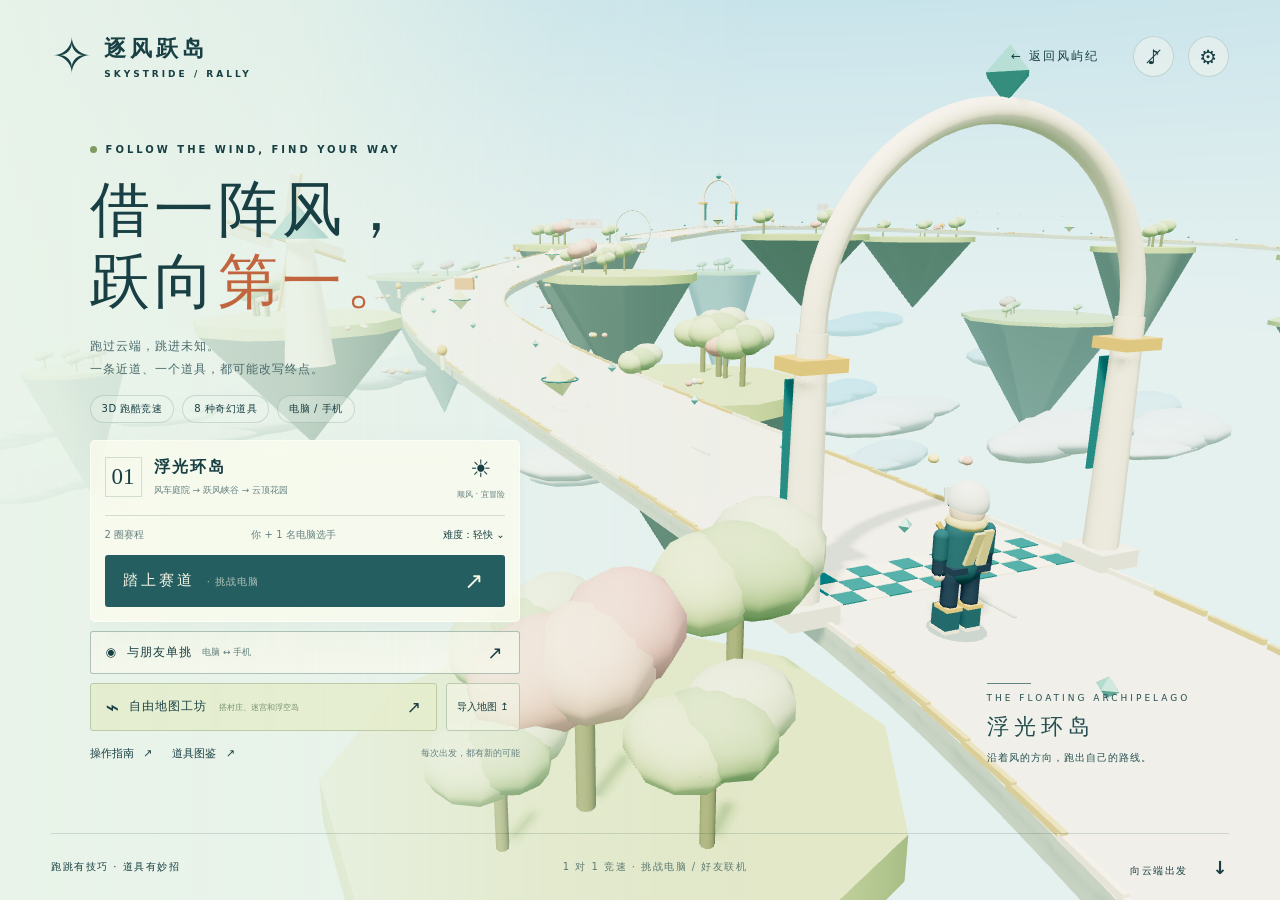
==== commit 86f387b2: "Add files via upload" ====
--- a/docs/race/index.html
+++ b/docs/race/index.html
@@ -1,38 +1,38 @@
-<!doctype html>
-<html lang="zh-CN">
-<head>
-  <meta charset="utf-8"><meta name="viewport" content="width=device-width,initial-scale=1,viewport-fit=cover">
-  <meta name="theme-color" content="#c7e9ee"><title>逐风跃岛 · SKYSTRIDE</title>
-  <meta name="description" content="跳过云海，借风争先。在浮空群岛上冲刺跑酷，用八种奇幻道具争夺冠军。支持键鼠和手机操作。">
-  <link rel="icon" href="./icon.svg" type="image/svg+xml"><link rel="stylesheet" href="./style.css"><link rel="stylesheet" href="./online.css"><link rel="stylesheet" href="./layout-fixes.css"><link rel="stylesheet" href="./workshop-game.css?v=workshop-v1">
-</head>
-<body>
-  <canvas id="world" aria-label="逐风跃岛 3D 竞速赛道"></canvas>
-  <div id="boot"><span class="wind-mark">✧</span><b>正在唤醒群岛</b><span id="boot-note">铺开云海与赛道…</span></div>
-  <header id="header">
-    <a class="brand" href="./" aria-label="逐风跃岛首页"><span class="brand-symbol">✧</span><span><strong>逐风跃岛</strong><small>SKYSTRIDE / RALLY</small></span></a>
-    <nav><a id="return-editor" class="return-editor hidden" href="./workshop.html">← 返回工坊</a><a class="edition" href="../">← 返回风屿纪</a><button id="sound" class="icon-btn" aria-label="开启声音" title="声音">♪<i></i></button><button id="settings" class="icon-btn" aria-label="设置" title="设置">⚙</button></nav>
-  </header>
-  <main id="lobby" class="screen">
-    <div class="hero-copy"><div class="eyebrow"><span></span> FOLLOW THE WIND, FIND YOUR WAY</div><h1>借一阵风，<br>跃向<span>第一。</span></h1><p class="hero-text">跑过云端，跳进未知。<br>一条近道、一个道具，都可能改写终点。</p><div class="hero-tags"><span>3D 跑酷竞速</span><span>8 种奇幻道具</span><span>电脑 / 手机</span></div>
-    <div class="start-card"><div class="course-top"><span class="course-num">01</span><div><b id="course-name">浮光环岛</b><small id="course-route">风车庭院 → 跃风峡谷 → 云顶花园</small></div><span class="course-weather">☀<small>顺风 · 宜冒险</small></span></div><div class="course-meta"><span id="course-laps">2 圈赛程</span><span>你 + 1 名电脑选手</span><button id="difficulty">难度：轻快 <span>⌄</span></button></div><button id="start" class="primary"><span>踏上赛道</span><b>↗</b></button></div>
-    <div class="online-entry"><button id="online"><span>◉</span> 与朋友单挑 <small>电脑 ↔ 手机</small><b>↗</b></button></div>
-    <div class="creator-entry"><a id="workshop-entry" href="./workshop.html"><b>⌁</b><span>地图工坊<small>设计你自己的赛道</small></span><em>↗</em></a><button id="import-course">导入地图 ↥</button></div>
-    <div id="shared-map-note" class="shared-map-note hidden"><span id="shared-map-name"></span><button id="reset-course">恢复原版赛道</button></div>
-    <div class="hero-bottom"><button id="howto">操作指南 <span>↗</span></button><button id="codex">道具图鉴 <span>↗</span></button><span id="best">每次出发，都有新的可能</span></div></div>
-    <div class="scene-label"><span class="label-line"></span><small>THE FLOATING ARCHIPELAGO</small><b id="scene-name">浮光环岛</b><span>沿着风的方向，跑出自己的路线。</span></div>
-    <div class="lobby-footer"><span>跑跳有技巧 · 道具有妙招</span><span>1 对 1 竞速 · 挑战电脑 / 好友联机</span><span>向云端出发 <b>↓</b></span></div>
-  </main>
-  <section id="hud" class="screen hidden" aria-label="比赛信息">
-    <div class="race-top"><div class="position"><b id="place">1</b><span>/ 2<small>当前名次</small></span></div><div class="race-info"><div><span id="sector">风车庭院</span><span id="lap">第 1 / 2 圈</span></div><strong id="timer">00:00.00</strong><div class="progress"><i id="progress"></i></div></div><button id="pause" class="glass icon-btn" aria-label="暂停">Ⅱ</button></div>
-    <div class="race-side"><canvas id="minimap" width="184" height="184" aria-label="赛道小地图"></canvas><div id="standings"></div></div>
-    <div id="notice" role="status"></div><div id="countdown" aria-live="assertive"></div><div id="route-hint"></div>
-    <div class="race-bottom"><div class="speed-box"><strong id="speed">0</strong><span>km/h<small id="move-hint">W / ↑ 前进</small></span></div><div class="dash-meter"><span><b>风能</b><small id="dash-state">SHIFT 冲刺</small></span><div><i id="energy"></i></div></div><div class="item-slots"><button class="item-slot" id="slot0" aria-label="使用第一个道具"><kbd>Q</kbd><span class="item-emoji">＋</span><b>等待拾取</b></button><button class="item-slot" id="slot1" aria-label="使用第二个道具"><kbd>E</kbd><span class="item-emoji">＋</span><b>等待拾取</b></button></div></div>
-    <div id="touch-controls"><div id="joystick" aria-label="移动摇杆"><span id="stick"></span><small>移动</small></div><div class="touch-actions"><button id="touch-dash" aria-label="冲刺">↗<small>冲刺</small></button><button id="touch-jump" aria-label="跳跃">↑<small>跳跃 ×2</small></button></div></div>
-    <div id="key-hints">WASD 移动 <i>·</i> 空格 二段跳 <i>·</i> Shift 空中冲刺 <i>·</i> Q / E 使用道具 <i>·</i> Esc 暂停</div>
-  </section>
-  <section id="results" class="screen hidden"><div class="result-card"><div class="eyebrow">THE WIND REMEMBERS YOUR NAME</div><div class="medal">✦</div><h2 id="result-title">冲过终点！</h2><p id="result-sub">每一次起跳，都让你离风更近。</p><div class="result-stats"><div><small>最终名次</small><b id="final-place">1 / 2</b></div><div><small>完赛用时</small><b id="final-time">01:30</b></div><div><small>收集风晶</small><b id="final-crystals">0</b></div></div><div id="result-ranking"></div><button id="again" class="primary">再追一次风 <b>↗</b></button><button id="back" class="text-btn">返回群岛</button><a id="result-editor" class="text-btn hidden result-editor" href="./workshop.html">返回工坊，继续编辑 ↗</a></div></section>
-  <div id="modal" class="hidden" role="dialog" aria-modal="true" aria-labelledby="modal-title"><div class="modal-card"><button id="close-modal" class="close" aria-label="关闭">×</button><div class="eyebrow">SKYSTRIDE / FIELD NOTES</div><h2 id="modal-title"></h2><div id="modal-body"></div></div></div>
-  <input type="file" id="course-file" accept=".json,.skystride.json,application/json" hidden>
-  <script src="./online-config.js"></script><script type="module" src="./game.js?v=workshop-v1"></script>
-</body></html>
+<!doctype html>
+<html lang="zh-CN">
+<head>
+  <meta charset="utf-8"><meta name="viewport" content="width=device-width,initial-scale=1,viewport-fit=cover">
+  <meta name="theme-color" content="#c7e9ee"><title>逐风跃岛 · SKYSTRIDE</title>
+  <meta name="description" content="跳过云海，借风争先。在浮空群岛上冲刺跑酷，用八种奇幻道具争夺冠军。支持键鼠和手机操作。">
+  <link rel="icon" href="./icon.svg" type="image/svg+xml"><link rel="stylesheet" href="./style.css"><link rel="stylesheet" href="./online.css"><link rel="stylesheet" href="./layout-fixes.css"><link rel="stylesheet" href="./workshop-game.css?v=workshop-v1">
+</head>
+<body>
+  <canvas id="world" aria-label="逐风跃岛 3D 竞速赛道"></canvas>
+  <div id="boot"><span class="wind-mark">✧</span><b>正在唤醒群岛</b><span id="boot-note">铺开云海与赛道…</span></div>
+  <header id="header">
+    <a class="brand" href="./" aria-label="逐风跃岛首页"><span class="brand-symbol">✧</span><span><strong>逐风跃岛</strong><small>SKYSTRIDE / RALLY</small></span></a>
+    <nav><a id="return-editor" class="return-editor hidden" href="./workshop.html">← 返回工坊</a><a class="edition" href="../">← 返回风屿纪</a><button id="sound" class="icon-btn" aria-label="开启声音" title="声音">♪<i></i></button><button id="settings" class="icon-btn" aria-label="设置" title="设置">⚙</button></nav>
+  </header>
+  <main id="lobby" class="screen">
+    <div class="hero-copy"><div class="eyebrow"><span></span> FOLLOW THE WIND, FIND YOUR WAY</div><h1>借一阵风，<br>跃向<span>第一。</span></h1><p class="hero-text">跑过云端，跳进未知。<br>一条近道、一个道具，都可能改写终点。</p><div class="hero-tags"><span>3D 跑酷竞速</span><span>8 种奇幻道具</span><span>电脑 / 手机</span></div>
+    <div class="start-card"><div class="course-top"><span class="course-num">01</span><div><b id="course-name">浮光环岛</b><small id="course-route">风车庭院 → 跃风峡谷 → 云顶花园</small></div><span class="course-weather">☀<small>顺风 · 宜冒险</small></span></div><div class="course-meta"><span id="course-laps">2 圈赛程</span><span>你 + 1 名电脑选手</span><button id="difficulty">难度：轻快 <span>⌄</span></button></div><button id="start" class="primary"><span>踏上赛道</span><b>↗</b></button></div>
+    <div class="online-entry"><button id="online"><span>◉</span> 与朋友单挑 <small>电脑 ↔ 手机</small><b>↗</b></button></div>
+    <div class="creator-entry"><a id="workshop-entry" href="./studio.html"><b>⌁</b><span>自由地图工坊<small>搭村庄、迷宫和浮空岛</small></span><em>↗</em></a><button id="import-course">导入地图 ↥</button></div>
+    <div id="shared-map-note" class="shared-map-note hidden"><span id="shared-map-name"></span><button id="reset-course">恢复原版赛道</button></div>
+    <div class="hero-bottom"><button id="howto">操作指南 <span>↗</span></button><button id="codex">道具图鉴 <span>↗</span></button><span id="best">每次出发，都有新的可能</span></div></div>
+    <div class="scene-label"><span class="label-line"></span><small>THE FLOATING ARCHIPELAGO</small><b id="scene-name">浮光环岛</b><span>沿着风的方向，跑出自己的路线。</span></div>
+    <div class="lobby-footer"><span>跑跳有技巧 · 道具有妙招</span><span>1 对 1 竞速 · 挑战电脑 / 好友联机</span><span>向云端出发 <b>↓</b></span></div>
+  </main>
+  <section id="hud" class="screen hidden" aria-label="比赛信息">
+    <div class="race-top"><div class="position"><b id="place">1</b><span>/ 2<small>当前名次</small></span></div><div class="race-info"><div><span id="sector">风车庭院</span><span id="lap">第 1 / 2 圈</span></div><strong id="timer">00:00.00</strong><div class="progress"><i id="progress"></i></div></div><button id="pause" class="glass icon-btn" aria-label="暂停">Ⅱ</button></div>
+    <div class="race-side"><canvas id="minimap" width="184" height="184" aria-label="赛道小地图"></canvas><div id="standings"></div></div>
+    <div id="notice" role="status"></div><div id="countdown" aria-live="assertive"></div><div id="route-hint"></div>
+    <div class="race-bottom"><div class="speed-box"><strong id="speed">0</strong><span>km/h<small id="move-hint">W / ↑ 前进</small></span></div><div class="dash-meter"><span><b>风能</b><small id="dash-state">SHIFT 冲刺</small></span><div><i id="energy"></i></div></div><div class="item-slots"><button class="item-slot" id="slot0" aria-label="使用第一个道具"><kbd>Q</kbd><span class="item-emoji">＋</span><b>等待拾取</b></button><button class="item-slot" id="slot1" aria-label="使用第二个道具"><kbd>E</kbd><span class="item-emoji">＋</span><b>等待拾取</b></button></div></div>
+    <div id="touch-controls"><div id="joystick" aria-label="移动摇杆"><span id="stick"></span><small>移动</small></div><div class="touch-actions"><button id="touch-dash" aria-label="冲刺">↗<small>冲刺</small></button><button id="touch-jump" aria-label="跳跃">↑<small>跳跃 ×2</small></button></div></div>
+    <div id="key-hints">WASD 移动 <i>·</i> 空格 二段跳 <i>·</i> Shift 空中冲刺 <i>·</i> Q / E 使用道具 <i>·</i> Esc 暂停</div>
+  </section>
+  <section id="results" class="screen hidden"><div class="result-card"><div class="eyebrow">THE WIND REMEMBERS YOUR NAME</div><div class="medal">✦</div><h2 id="result-title">冲过终点！</h2><p id="result-sub">每一次起跳，都让你离风更近。</p><div class="result-stats"><div><small>最终名次</small><b id="final-place">1 / 2</b></div><div><small>完赛用时</small><b id="final-time">01:30</b></div><div><small>收集风晶</small><b id="final-crystals">0</b></div></div><div id="result-ranking"></div><button id="again" class="primary">再追一次风 <b>↗</b></button><button id="back" class="text-btn">返回群岛</button><a id="result-editor" class="text-btn hidden result-editor" href="./workshop.html">返回工坊，继续编辑 ↗</a></div></section>
+  <div id="modal" class="hidden" role="dialog" aria-modal="true" aria-labelledby="modal-title"><div class="modal-card"><button id="close-modal" class="close" aria-label="关闭">×</button><div class="eyebrow">SKYSTRIDE / FIELD NOTES</div><h2 id="modal-title"></h2><div id="modal-body"></div></div></div>
+  <input type="file" id="course-file" accept=".json,.skystride.json,application/json" hidden>
+  <script src="./online-config.js"></script><script type="module" src="./game.js?v=freeworld-v1"></script>
+</body></html>
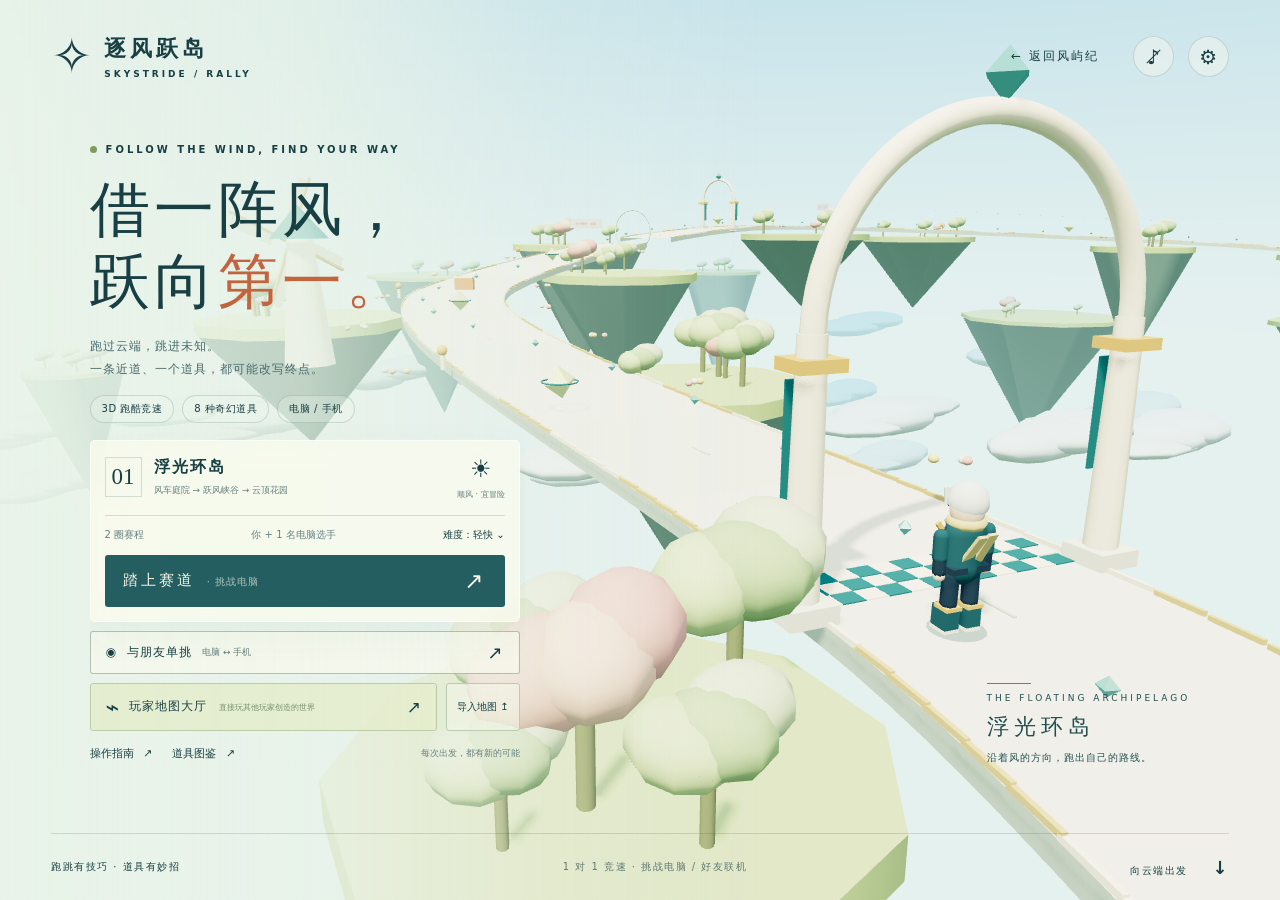
==== commit da6b3dff: "Add files via upload" ====
--- a/docs/race/index.html
+++ b/docs/race/index.html
@@ -17,7 +17,7 @@
     <div class="hero-copy"><div class="eyebrow"><span></span> FOLLOW THE WIND, FIND YOUR WAY</div><h1>借一阵风，<br>跃向<span>第一。</span></h1><p class="hero-text">跑过云端，跳进未知。<br>一条近道、一个道具，都可能改写终点。</p><div class="hero-tags"><span>3D 跑酷竞速</span><span>8 种奇幻道具</span><span>电脑 / 手机</span></div>
     <div class="start-card"><div class="course-top"><span class="course-num">01</span><div><b id="course-name">浮光环岛</b><small id="course-route">风车庭院 → 跃风峡谷 → 云顶花园</small></div><span class="course-weather">☀<small>顺风 · 宜冒险</small></span></div><div class="course-meta"><span id="course-laps">2 圈赛程</span><span>你 + 1 名电脑选手</span><button id="difficulty">难度：轻快 <span>⌄</span></button></div><button id="start" class="primary"><span>踏上赛道</span><b>↗</b></button></div>
     <div class="online-entry"><button id="online"><span>◉</span> 与朋友单挑 <small>电脑 ↔ 手机</small><b>↗</b></button></div>
-    <div class="creator-entry"><a id="workshop-entry" href="./studio.html"><b>⌁</b><span>自由地图工坊<small>搭村庄、迷宫和浮空岛</small></span><em>↗</em></a><button id="import-course">导入地图 ↥</button></div>
+    <div class="creator-entry"><a id="workshop-entry" href="./gallery.html"><b>⌁</b><span>玩家地图大厅<small>直接玩其他玩家创造的世界</small></span><em>↗</em></a><button id="import-course">导入地图 ↥</button></div>
     <div id="shared-map-note" class="shared-map-note hidden"><span id="shared-map-name"></span><button id="reset-course">恢复原版赛道</button></div>
     <div class="hero-bottom"><button id="howto">操作指南 <span>↗</span></button><button id="codex">道具图鉴 <span>↗</span></button><span id="best">每次出发，都有新的可能</span></div></div>
     <div class="scene-label"><span class="label-line"></span><small>THE FLOATING ARCHIPELAGO</small><b id="scene-name">浮光环岛</b><span>沿着风的方向，跑出自己的路线。</span></div>
@@ -34,5 +34,5 @@
   <section id="results" class="screen hidden"><div class="result-card"><div class="eyebrow">THE WIND REMEMBERS YOUR NAME</div><div class="medal">✦</div><h2 id="result-title">冲过终点！</h2><p id="result-sub">每一次起跳，都让你离风更近。</p><div class="result-stats"><div><small>最终名次</small><b id="final-place">1 / 2</b></div><div><small>完赛用时</small><b id="final-time">01:30</b></div><div><small>收集风晶</small><b id="final-crystals">0</b></div></div><div id="result-ranking"></div><button id="again" class="primary">再追一次风 <b>↗</b></button><button id="back" class="text-btn">返回群岛</button><a id="result-editor" class="text-btn hidden result-editor" href="./workshop.html">返回工坊，继续编辑 ↗</a></div></section>
   <div id="modal" class="hidden" role="dialog" aria-modal="true" aria-labelledby="modal-title"><div class="modal-card"><button id="close-modal" class="close" aria-label="关闭">×</button><div class="eyebrow">SKYSTRIDE / FIELD NOTES</div><h2 id="modal-title"></h2><div id="modal-body"></div></div></div>
   <input type="file" id="course-file" accept=".json,.skystride.json,application/json" hidden>
-  <script src="./online-config.js"></script><script type="module" src="./game.js?v=freeworld-v1"></script>
+  <script src="./online-config.js"></script><script type="module" src="./game.js?v=map-hall-v1"></script>
 </body></html>
